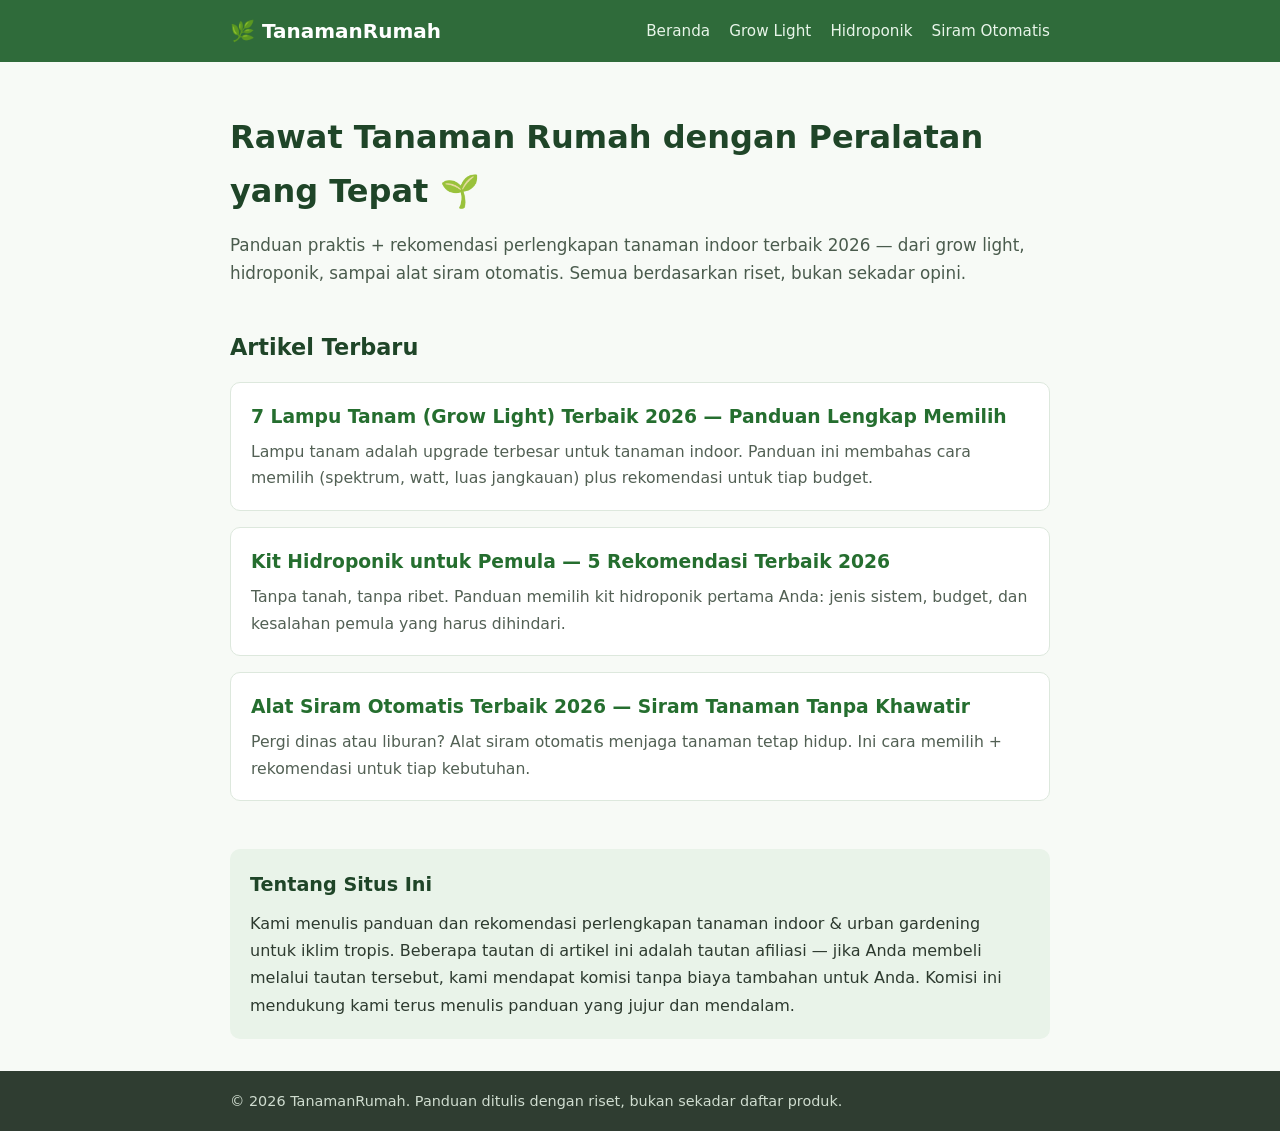
==== index.html @ 8b7bfa85 "Deploy situs TanamanRumah via API (3 artikel + link affiliate)" ====
<!DOCTYPE html>
<html lang="id">
<head>
<meta charset="UTF-8">
<meta name="viewport" content="width=device-width, initial-scale=1.0">
<title>Tanaman Rumah — Panduan & Rekomendasi Perlengkapan Tanaman Indoor</title>
<meta name="description" content="Panduan merawat tanaman indoor, urban gardening, dan rekomendasi perlengkapan terbaik: grow light, hidroponik, pot, media tanam, dan alat siram otomatis.">
<link rel="stylesheet" href="css/style.css">
</head>
<body>
<header>
  <div class="container header-inner">
    <a href="index.html" class="logo">🌿 TanamanRumah</a>
    <nav>
      <a href="index.html">Beranda</a>
      <a href="artikel/lampu-tanam-terbaik-2026.html">Grow Light</a>
      <a href="artikel/kit-hidroponik-pemula.html">Hidroponik</a>
      <a href="artikel/alat-siram-otomatis.html">Siram Otomatis</a>
    </nav>
  </div>
</header>

<main class="container">
  <section class="hero">
    <h1>Rawat Tanaman Rumah dengan Peralatan yang Tepat 🌱</h1>
    <p>Panduan praktis + rekomendasi perlengkapan tanaman indoor terbaik 2026 — dari grow light, hidroponik, sampai alat siram otomatis. Semua berdasarkan riset, bukan sekadar opini.</p>
  </section>

  <section class="artikel-list">
    <h2>Artikel Terbaru</h2>

    <article class="kartu">
      <h3><a href="artikel/lampu-tanam-terbaik-2026.html">7 Lampu Tanam (Grow Light) Terbaik 2026 — Panduan Lengkap Memilih</a></h3>
      <p>Lampu tanam adalah upgrade terbesar untuk tanaman indoor. Panduan ini membahas cara memilih (spektrum, watt, luas jangkauan) plus rekomendasi untuk tiap budget.</p>
    </article>

    <article class="kartu">
      <h3><a href="artikel/kit-hidroponik-pemula.html">Kit Hidroponik untuk Pemula — 5 Rekomendasi Terbaik 2026</a></h3>
      <p>Tanpa tanah, tanpa ribet. Panduan memilih kit hidroponik pertama Anda: jenis sistem, budget, dan kesalahan pemula yang harus dihindari.</p>
    </article>

    <article class="kartu">
      <h3><a href="artikel/alat-siram-otomatis.html">Alat Siram Otomatis Terbaik 2026 — Siram Tanaman Tanpa Khawatir</a></h3>
      <p>Pergi dinas atau liburan? Alat siram otomatis menjaga tanaman tetap hidup. Ini cara memilih + rekomendasi untuk tiap kebutuhan.</p>
    </article>
  </section>

  <section class="tentang">
    <h2>Tentang Situs Ini</h2>
    <p>Kami menulis panduan dan rekomendasi perlengkapan tanaman indoor & urban gardening untuk iklim tropis. Beberapa tautan di artikel ini adalah tautan afiliasi — jika Anda membeli melalui tautan tersebut, kami mendapat komisi tanpa biaya tambahan untuk Anda. Komisi ini mendukung kami terus menulis panduan yang jujur dan mendalam.</p>
  </section>
</main>

<footer>
  <div class="container">
    <p>© 2026 TanamanRumah. Panduan ditulis dengan riset, bukan sekadar daftar produk.</p>
  </div>
</footer>
</body>
</html>
---- css/style.css ----
/* TanamanRumah — tema sederhana, mobile-first */
* { margin: 0; padding: 0; box-sizing: border-box; }
body {
  font-family: 'Segoe UI', system-ui, -apple-system, sans-serif;
  line-height: 1.7;
  color: #2d3a2f;
  background: #f7faf6;
}
.container { max-width: 860px; margin: 0 auto; padding: 0 20px; }

header { background: #2f6b3a; color: #fff; padding: 14px 0; position: sticky; top: 0; z-index: 10; }
.header-inner { display: flex; justify-content: space-between; align-items: center; flex-wrap: wrap; gap: 8px; }
.logo { color: #fff; font-weight: 700; font-size: 1.25rem; text-decoration: none; }
nav a { color: #e8f5e9; text-decoration: none; margin-left: 14px; font-size: 0.95rem; }
nav a:hover { text-decoration: underline; }

.hero { padding: 48px 0 28px; }
.hero h1 { font-size: 2rem; margin-bottom: 12px; color: #1f4528; }
.hero p { font-size: 1.05rem; color: #4a5b4d; }

.artikel-list { padding: 12px 0 32px; }
.artikel-list h2 { font-size: 1.4rem; margin-bottom: 16px; color: #1f4528; }
.kartu {
  background: #fff; border: 1px solid #dde8dd; border-radius: 10px;
  padding: 18px 20px; margin-bottom: 16px;
}
.kartu h3 { margin-bottom: 6px; }
.kartu h3 a { color: #256e2f; text-decoration: none; }
.kartu h3 a:hover { text-decoration: underline; }
.kartu p { color: #526054; font-size: 0.98rem; }

.tentang { background: #e9f3e9; border-radius: 10px; padding: 20px; margin-bottom: 32px; }
.tentang h2 { font-size: 1.2rem; color: #1f4528; margin-bottom: 8px; }

article.post h1 { font-size: 1.7rem; margin: 28px 0 10px; color: #1f4528; }
article.post .meta { color: #7a8b7d; font-size: 0.9rem; margin-bottom: 20px; }
article.post h2 { font-size: 1.3rem; margin: 26px 0 10px; color: #256e2f; }
article.post h3 { font-size: 1.1rem; margin: 20px 0 8px; color: #2d3a2f; }
article.post p { margin-bottom: 14px; }
article.post ul, article.post ol { margin: 0 0 14px 24px; }
article.post li { margin-bottom: 6px; }
article.post img { max-width: 100%; border-radius: 8px; }
article.post table { width: 100%; border-collapse: collapse; margin: 14px 0; font-size: 0.95rem; }
article.post th, article.post td { border: 1px solid #dde8dd; padding: 8px 10px; text-align: left; }
article.post th { background: #e9f3e9; }

.cta {
  background: #e9f3e9; border-left: 4px solid #2f6b3a; border-radius: 8px;
  padding: 16px 18px; margin: 22px 0;
}
.cta a { color: #256e2f; font-weight: 600; }

.afiliasi-disclaimer { font-size: 0.85rem; color: #7a8b7d; border-top: 1px solid #dde8dd; padding-top: 14px; margin-top: 30px; }

footer { background: #2f3d31; color: #cfdccf; padding: 18px 0; margin-top: 30px; font-size: 0.9rem; }
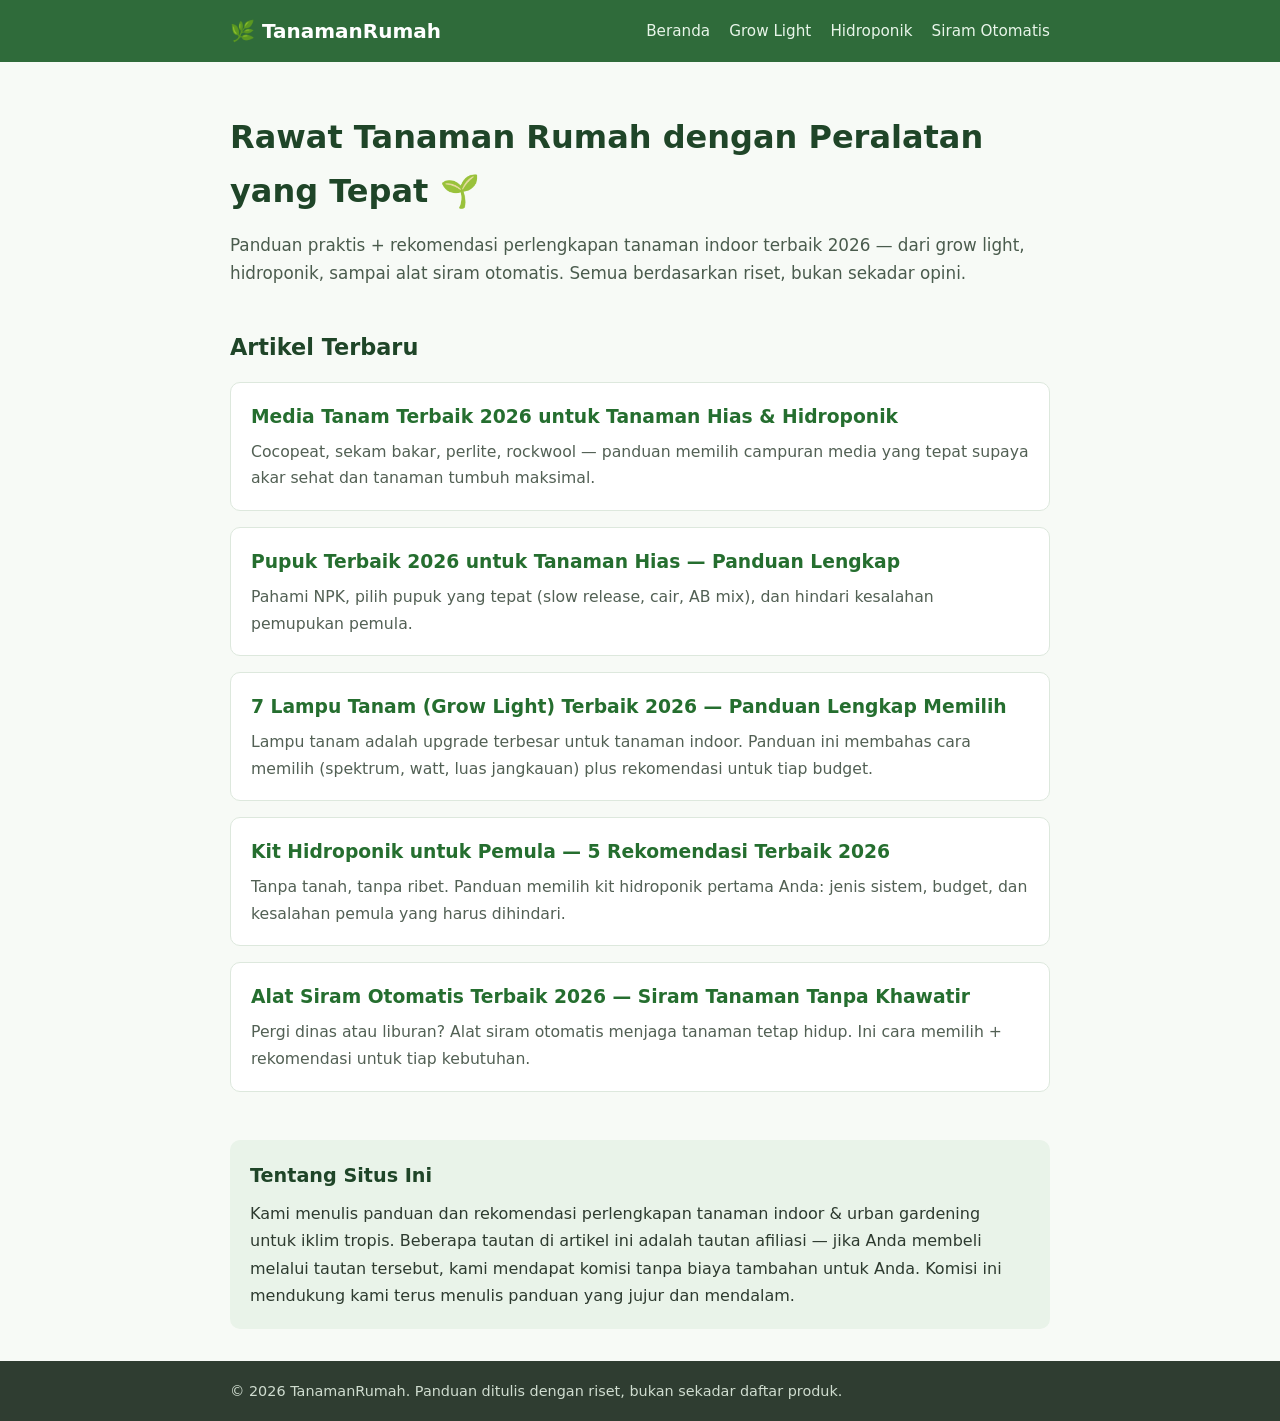
==== commit 7fef60af: "Update situs (cron/otomatis)" ====
--- a/index.html
+++ b/index.html
@@ -30,6 +30,16 @@
     <h2>Artikel Terbaru</h2>
 
     <article class="kartu">
+      <h3><a href="artikel/media-tanam-terbaik-2026.html">Media Tanam Terbaik 2026 untuk Tanaman Hias & Hidroponik</a></h3>
+      <p>Cocopeat, sekam bakar, perlite, rockwool — panduan memilih campuran media yang tepat supaya akar sehat dan tanaman tumbuh maksimal.</p>
+    </article>
+
+    <article class="kartu">
+      <h3><a href="artikel/pupuk-tanaman-terbaik-2026.html">Pupuk Terbaik 2026 untuk Tanaman Hias — Panduan Lengkap</a></h3>
+      <p>Pahami NPK, pilih pupuk yang tepat (slow release, cair, AB mix), dan hindari kesalahan pemupukan pemula.</p>
+    </article>
+
+    <article class="kartu">
       <h3><a href="artikel/lampu-tanam-terbaik-2026.html">7 Lampu Tanam (Grow Light) Terbaik 2026 — Panduan Lengkap Memilih</a></h3>
       <p>Lampu tanam adalah upgrade terbesar untuk tanaman indoor. Panduan ini membahas cara memilih (spektrum, watt, luas jangkauan) plus rekomendasi untuk tiap budget.</p>
     </article>
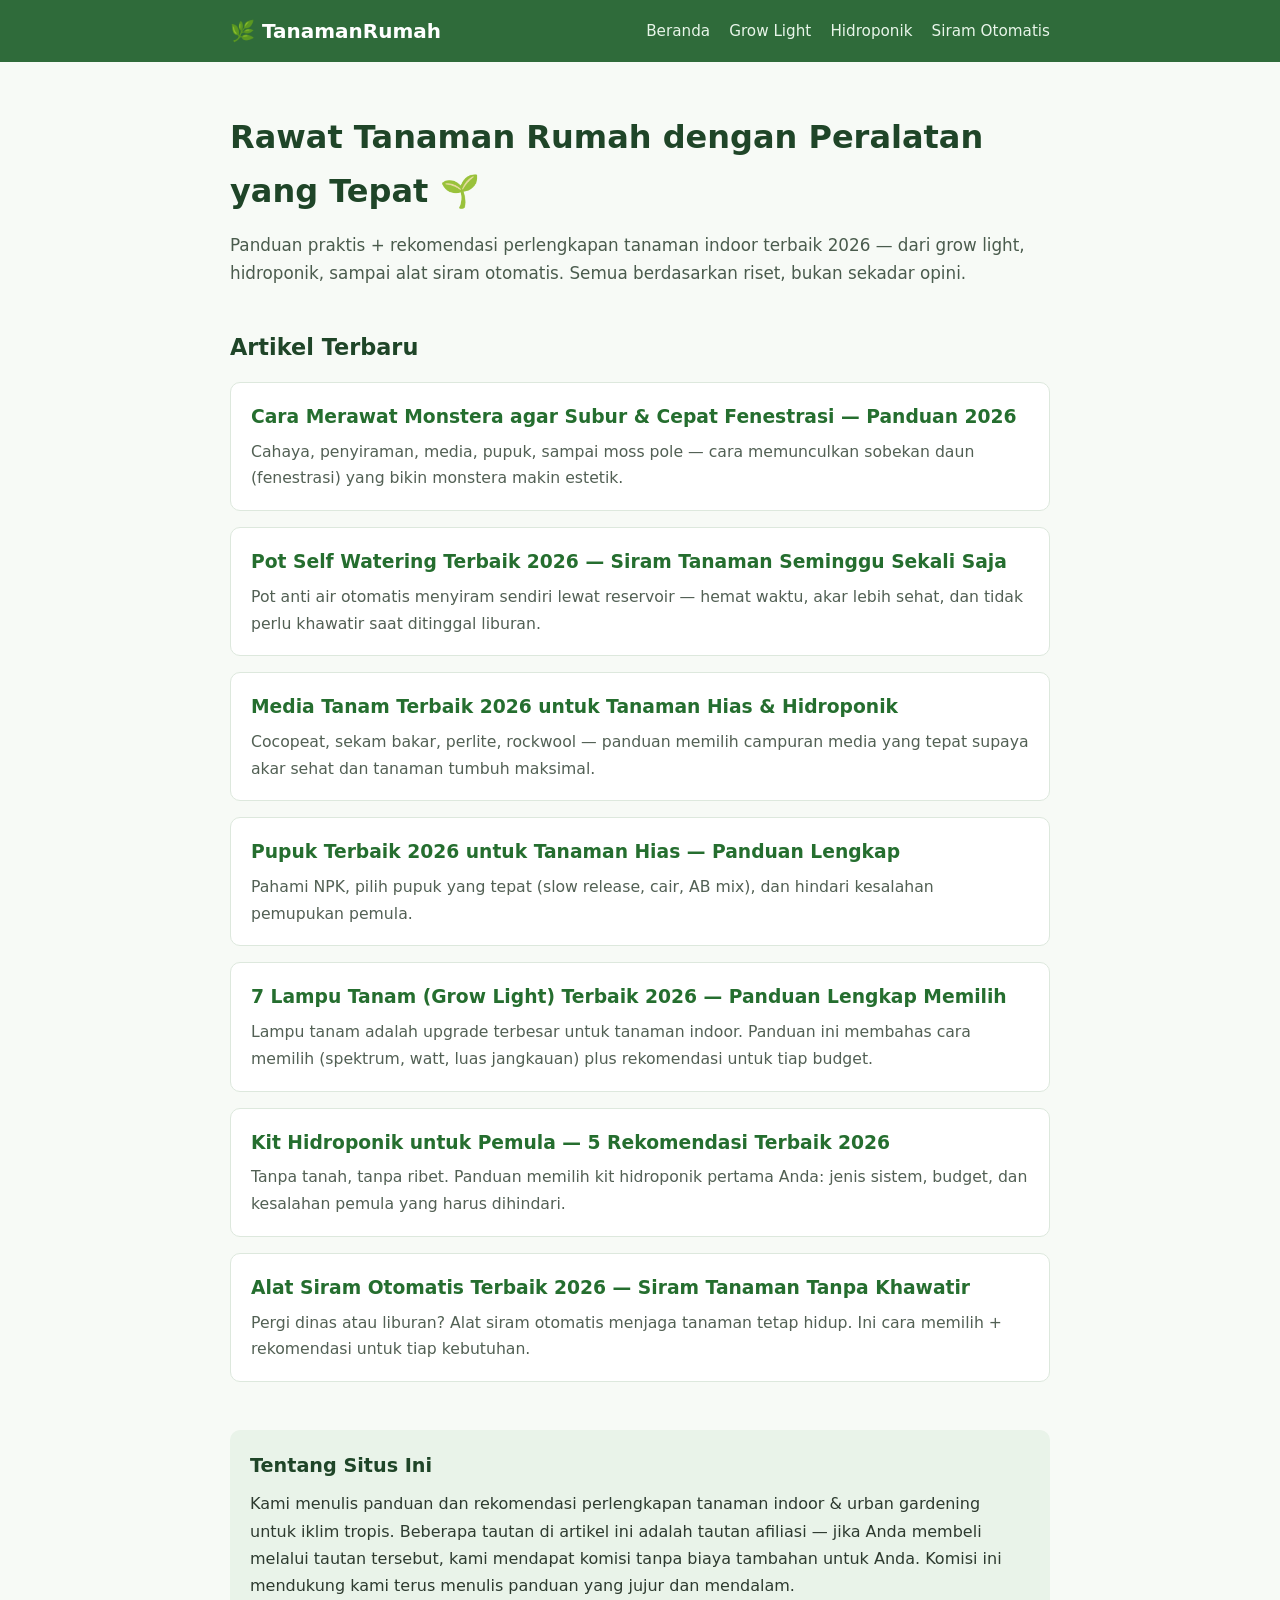
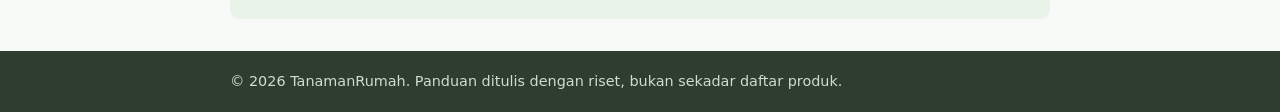
==== commit 81a2aeb2: "Update situs (cron/otomatis)" ====
--- a/index.html
+++ b/index.html
@@ -28,6 +28,16 @@
 
   <section class="artikel-list">
     <h2>Artikel Terbaru</h2>
+
+    <article class="kartu">
+      <h3><a href="artikel/cara-merawat-monstera-2026.html">Cara Merawat Monstera agar Subur & Cepat Fenestrasi — Panduan 2026</a></h3>
+      <p>Cahaya, penyiraman, media, pupuk, sampai moss pole — cara memunculkan sobekan daun (fenestrasi) yang bikin monstera makin estetik.</p>
+    </article>
+
+    <article class="kartu">
+      <h3><a href="artikel/pot-self-watering-terbaik-2026.html">Pot Self Watering Terbaik 2026 — Siram Tanaman Seminggu Sekali Saja</a></h3>
+      <p>Pot anti air otomatis menyiram sendiri lewat reservoir — hemat waktu, akar lebih sehat, dan tidak perlu khawatir saat ditinggal liburan.</p>
+    </article>
 
     <article class="kartu">
       <h3><a href="artikel/media-tanam-terbaik-2026.html">Media Tanam Terbaik 2026 untuk Tanaman Hias & Hidroponik</a></h3>
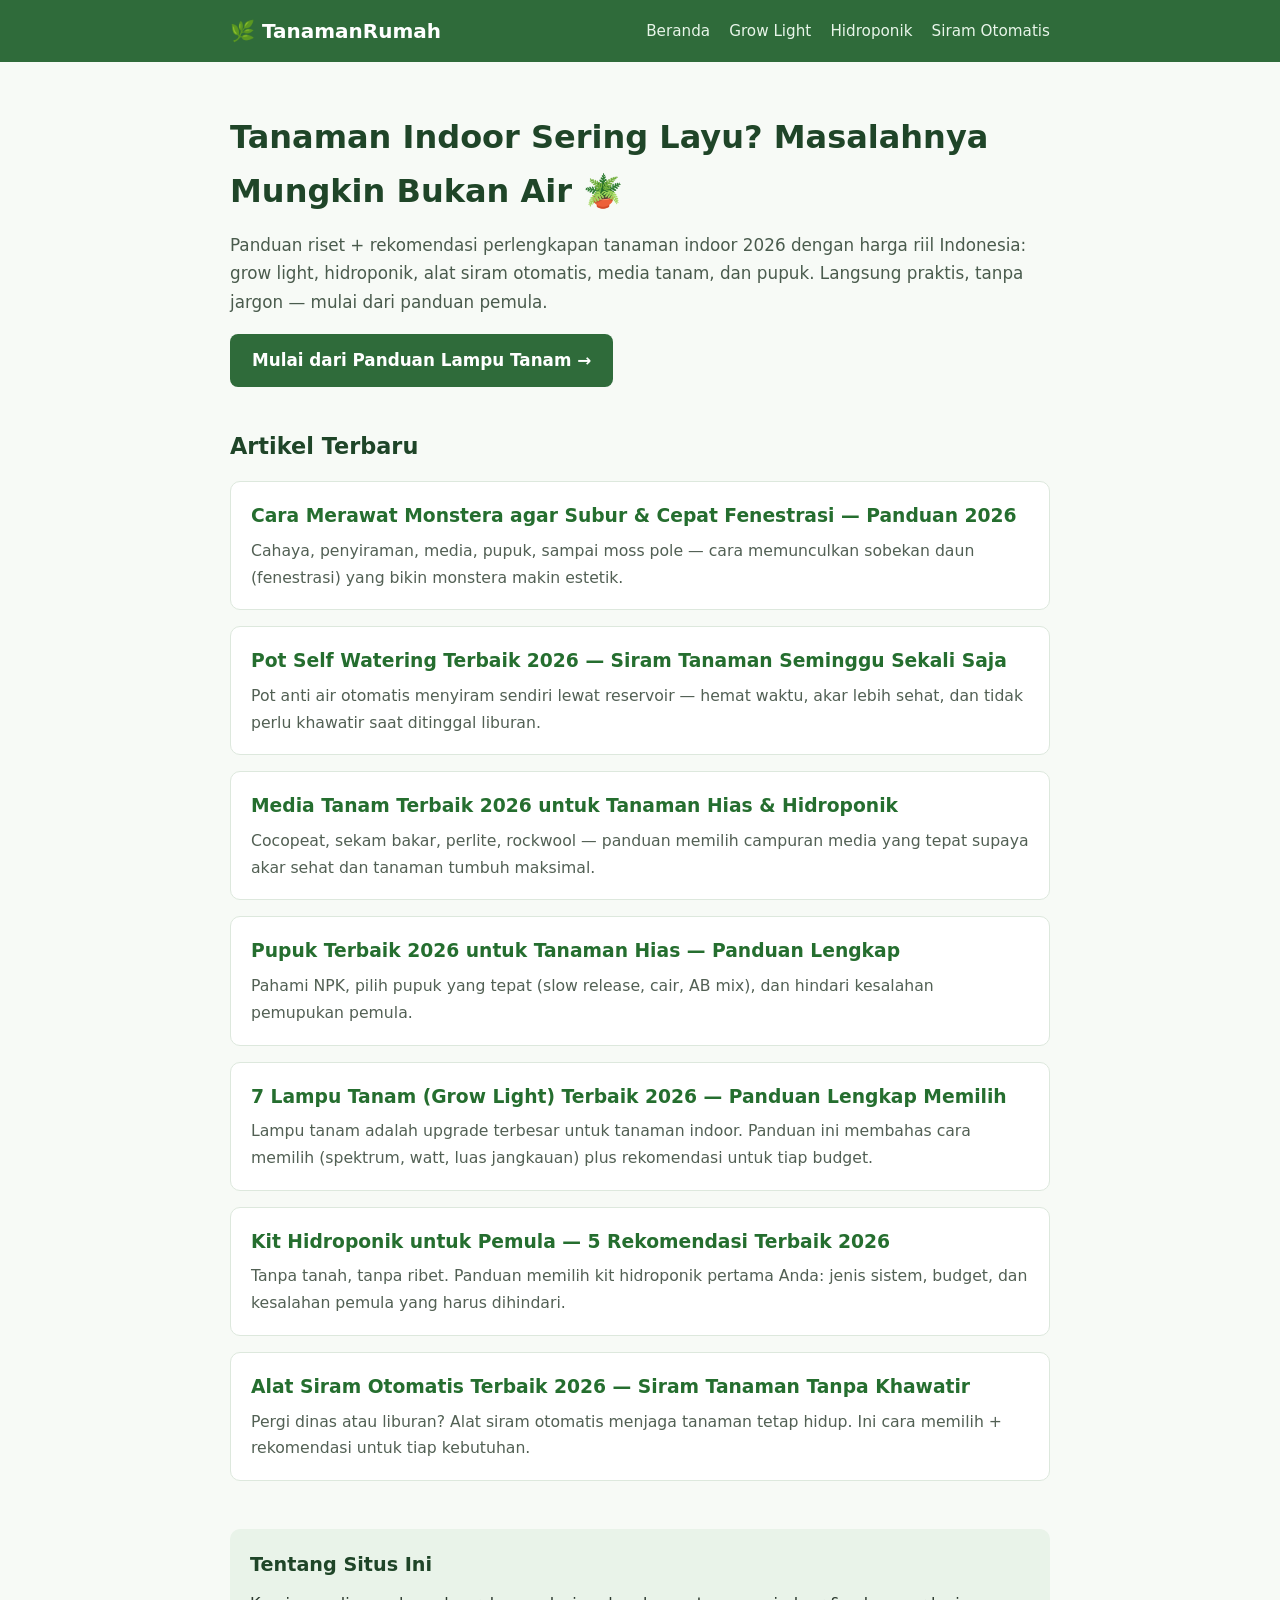
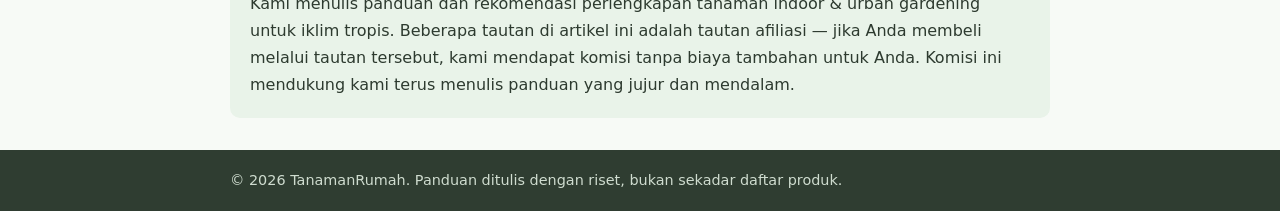
==== commit 150a035d: "Update situs (cron/otomatis)" ====
--- a/index.html
+++ b/index.html
@@ -4,7 +4,7 @@
 <meta charset="UTF-8">
 <meta name="viewport" content="width=device-width, initial-scale=1.0">
 <title>Tanaman Rumah — Panduan & Rekomendasi Perlengkapan Tanaman Indoor</title>
-<meta name="description" content="Panduan merawat tanaman indoor, urban gardening, dan rekomendasi perlengkapan terbaik: grow light, hidroponik, pot, media tanam, dan alat siram otomatis.">
+<meta name="description" content="Tanaman layu? Panduan riset perlengkapan tanaman indoor 2026: grow light, hidroponik, alat siram otomatis, media tanam & pupuk dengan harga riil Indonesia.">
 <link rel="stylesheet" href="css/style.css">
 </head>
 <body>
@@ -22,8 +22,9 @@
 
 <main class="container">
   <section class="hero">
-    <h1>Rawat Tanaman Rumah dengan Peralatan yang Tepat 🌱</h1>
-    <p>Panduan praktis + rekomendasi perlengkapan tanaman indoor terbaik 2026 — dari grow light, hidroponik, sampai alat siram otomatis. Semua berdasarkan riset, bukan sekadar opini.</p>
+    <h1>Tanaman Indoor Sering Layu? Masalahnya Mungkin Bukan Air 🪴</h1>
+    <p>Panduan riset + rekomendasi perlengkapan tanaman indoor 2026 dengan harga riil Indonesia: grow light, hidroponik, alat siram otomatis, media tanam, dan pupuk. Langsung praktis, tanpa jargon — mulai dari panduan pemula.</p>
+    <p class="hero-cta"><a class="btn" href="artikel/lampu-tanam-terbaik-2026.html">Mulai dari Panduan Lampu Tanam →</a></p>
   </section>
 
   <section class="artikel-list">
--- a/css/style.css
+++ b/css/style.css
@@ -17,6 +17,12 @@
 .hero { padding: 48px 0 28px; }
 .hero h1 { font-size: 2rem; margin-bottom: 12px; color: #1f4528; }
 .hero p { font-size: 1.05rem; color: #4a5b4d; }
+.hero-cta { margin-top: 18px; }
+.btn {
+  display: inline-block; background: #2f6b3a; color: #fff; text-decoration: none;
+  padding: 12px 22px; border-radius: 8px; font-weight: 600;
+}
+.btn:hover { background: #256e2f; }
 
 .artikel-list { padding: 12px 0 32px; }
 .artikel-list h2 { font-size: 1.4rem; margin-bottom: 16px; color: #1f4528; }
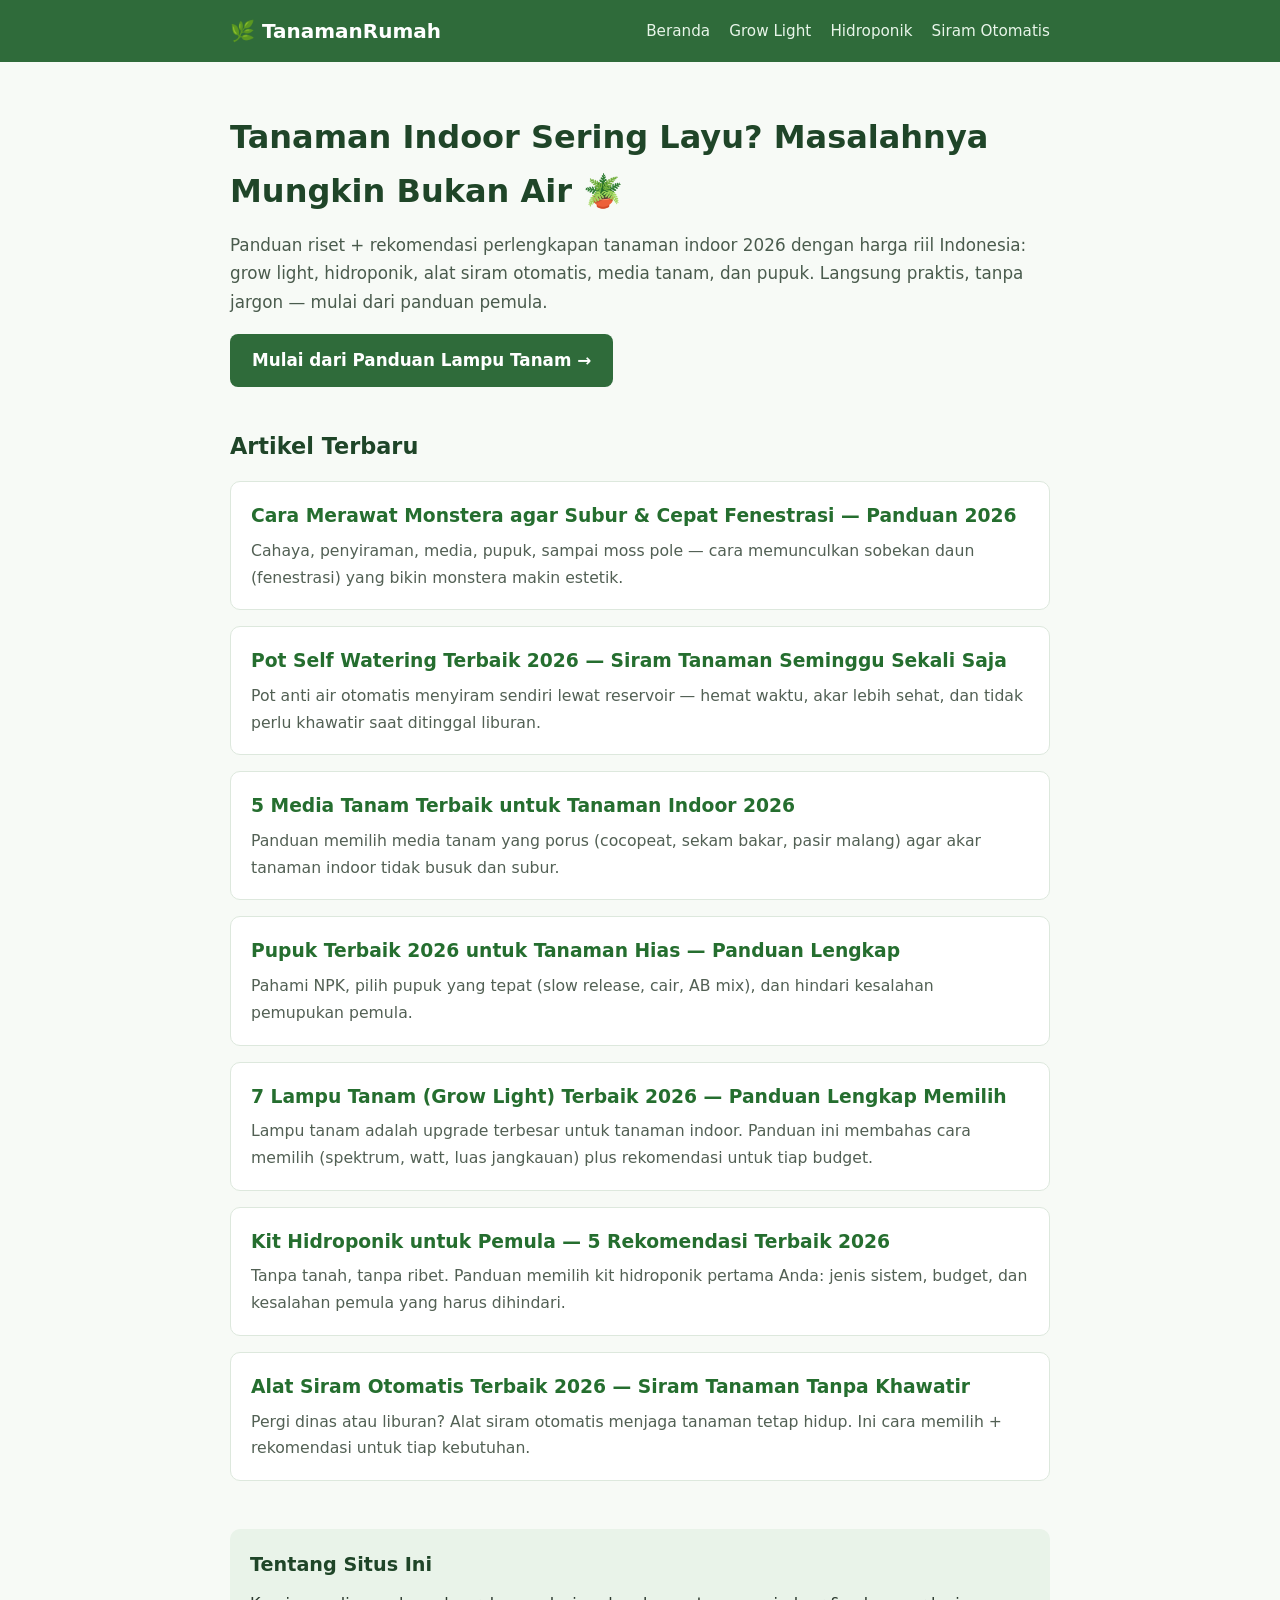
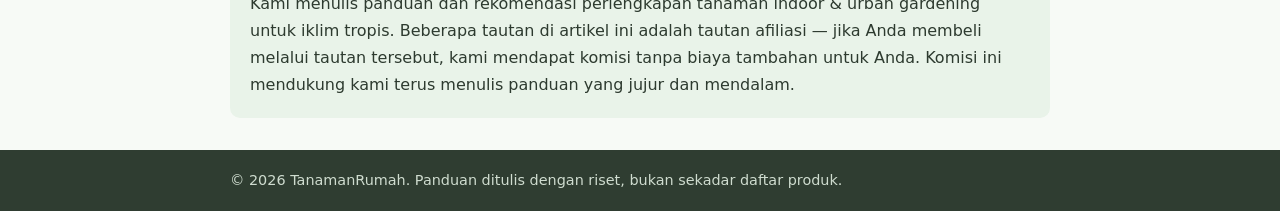
==== commit 63c3dea7: "Update situs (cron/otomatis)" ====
--- a/index.html
+++ b/index.html
@@ -41,8 +41,8 @@
     </article>
 
     <article class="kartu">
-      <h3><a href="artikel/media-tanam-terbaik-2026.html">Media Tanam Terbaik 2026 untuk Tanaman Hias & Hidroponik</a></h3>
-      <p>Cocopeat, sekam bakar, perlite, rockwool — panduan memilih campuran media yang tepat supaya akar sehat dan tanaman tumbuh maksimal.</p>
+      <h3><a href="artikel/media-tanam-terbaik-2026.html">5 Media Tanam Terbaik untuk Tanaman Indoor 2026</a></h3>
+      <p>Panduan memilih media tanam yang porus (cocopeat, sekam bakar, pasir malang) agar akar tanaman indoor tidak busuk dan subur.</p>
     </article>
 
     <article class="kartu">
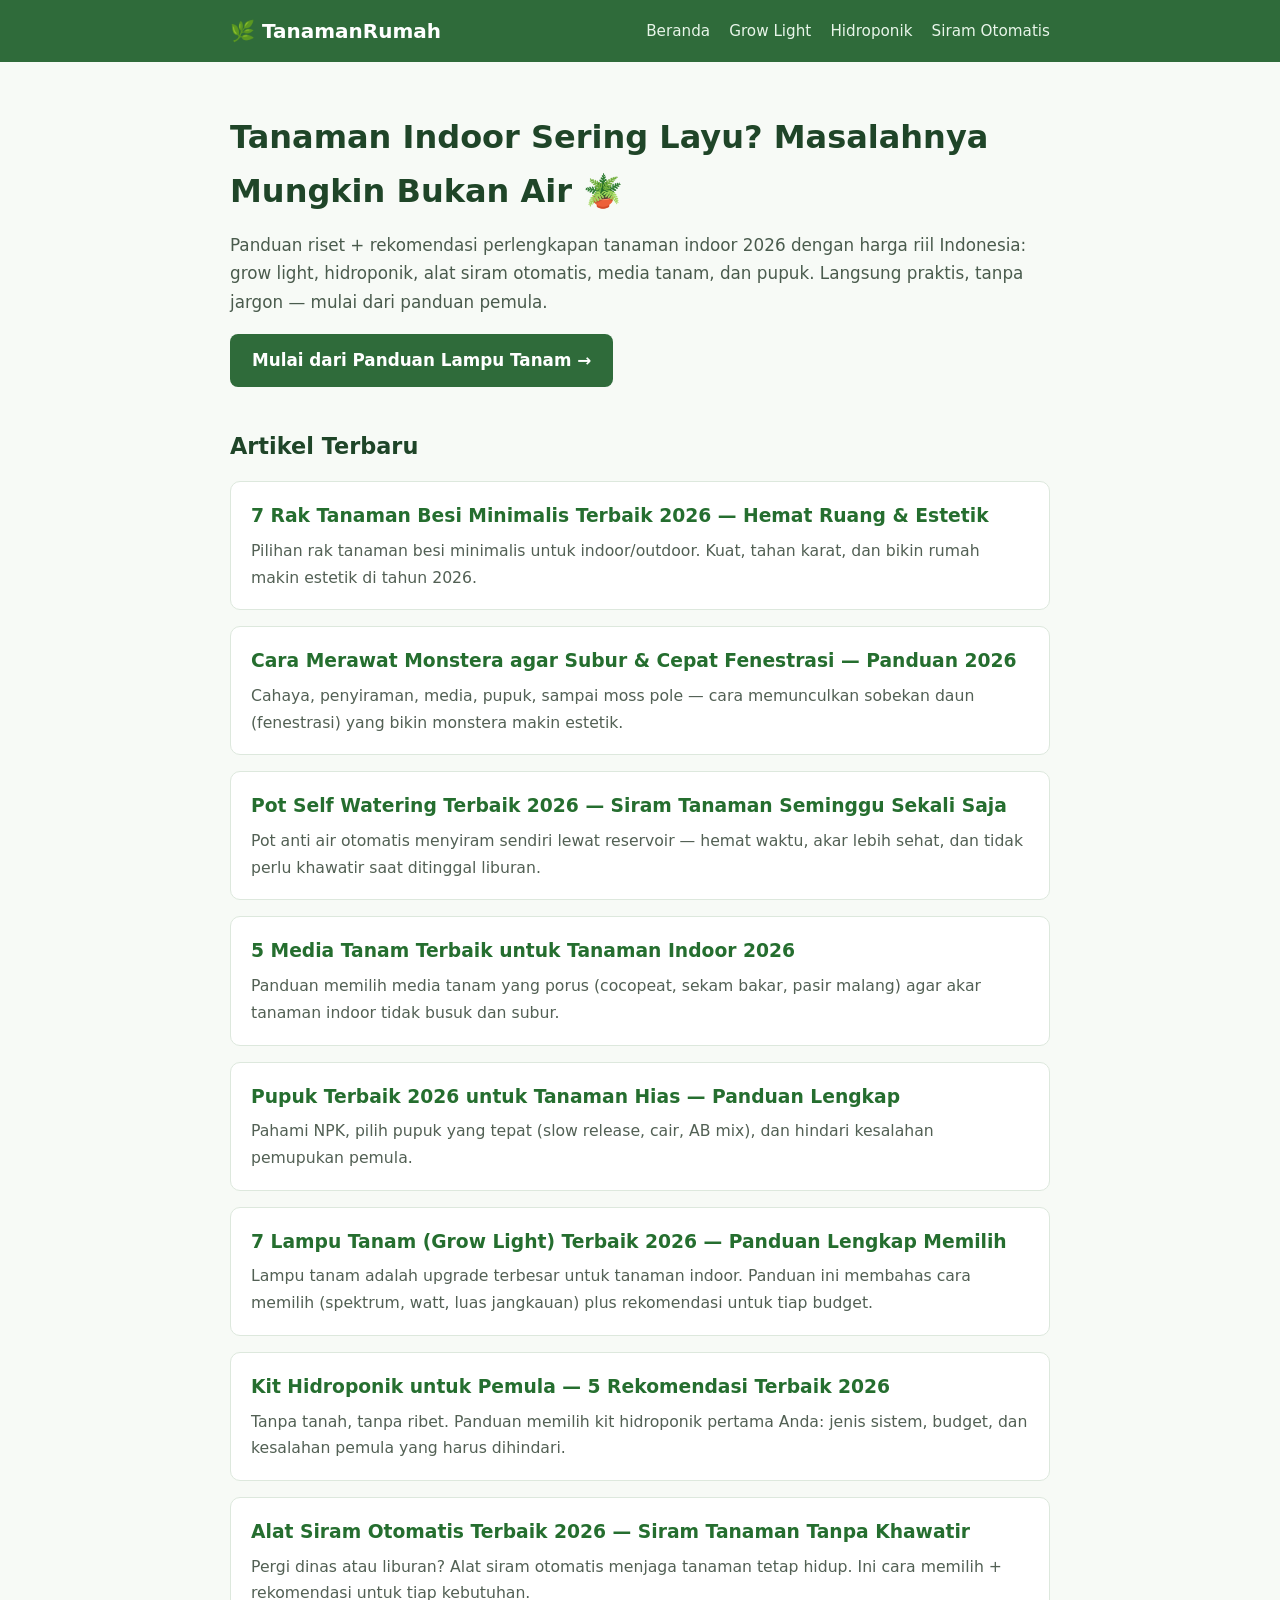
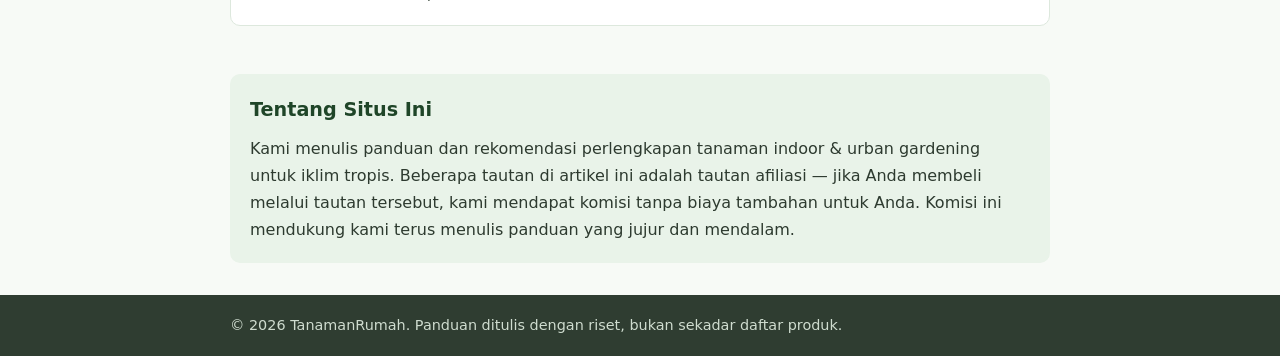
==== commit aa3fa8ae: "Update situs (cron/otomatis)" ====
--- a/index.html
+++ b/index.html
@@ -29,6 +29,11 @@
 
   <section class="artikel-list">
     <h2>Artikel Terbaru</h2>
+
+    <article class="kartu">
+      <h3><a href="artikel/rak-tanaman-besi-minimalis.html">7 Rak Tanaman Besi Minimalis Terbaik 2026 — Hemat Ruang & Estetik</a></h3>
+      <p>Pilihan rak tanaman besi minimalis untuk indoor/outdoor. Kuat, tahan karat, dan bikin rumah makin estetik di tahun 2026.</p>
+    </article>
 
     <article class="kartu">
       <h3><a href="artikel/cara-merawat-monstera-2026.html">Cara Merawat Monstera agar Subur & Cepat Fenestrasi — Panduan 2026</a></h3>
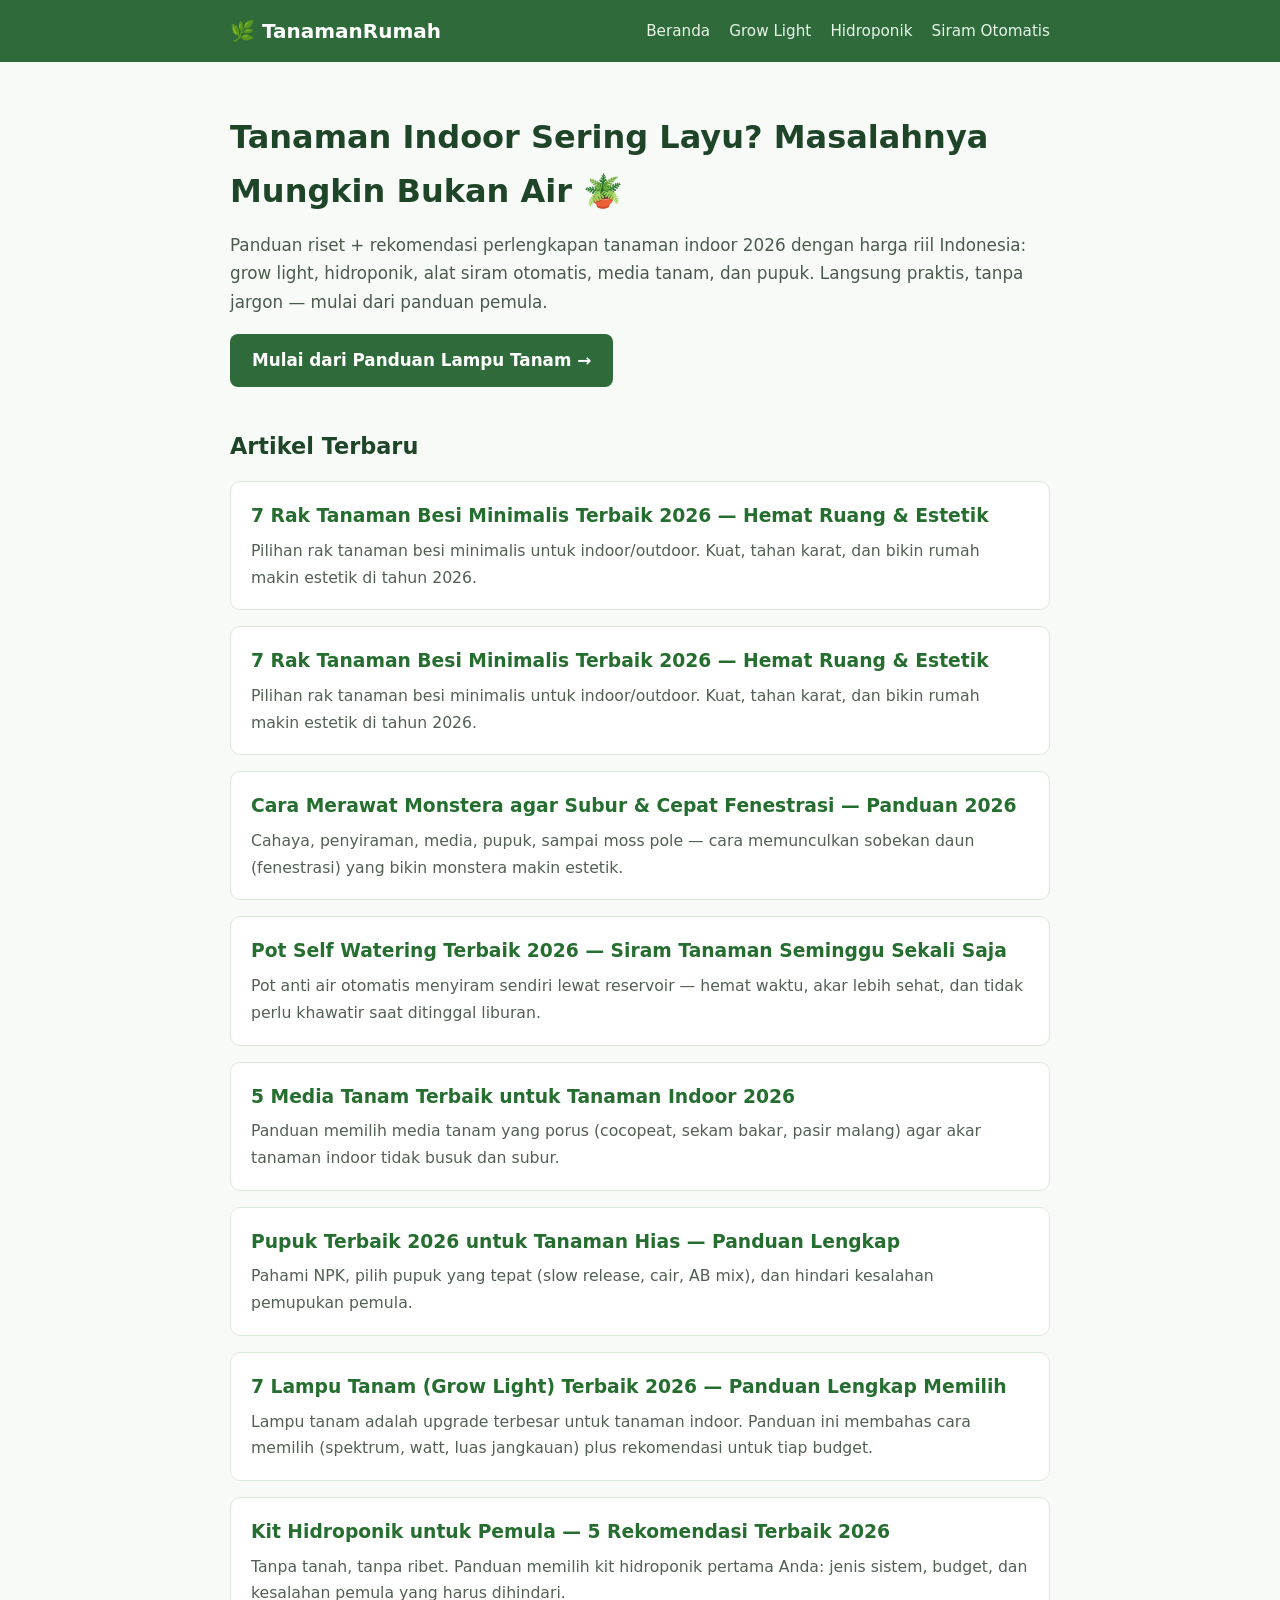
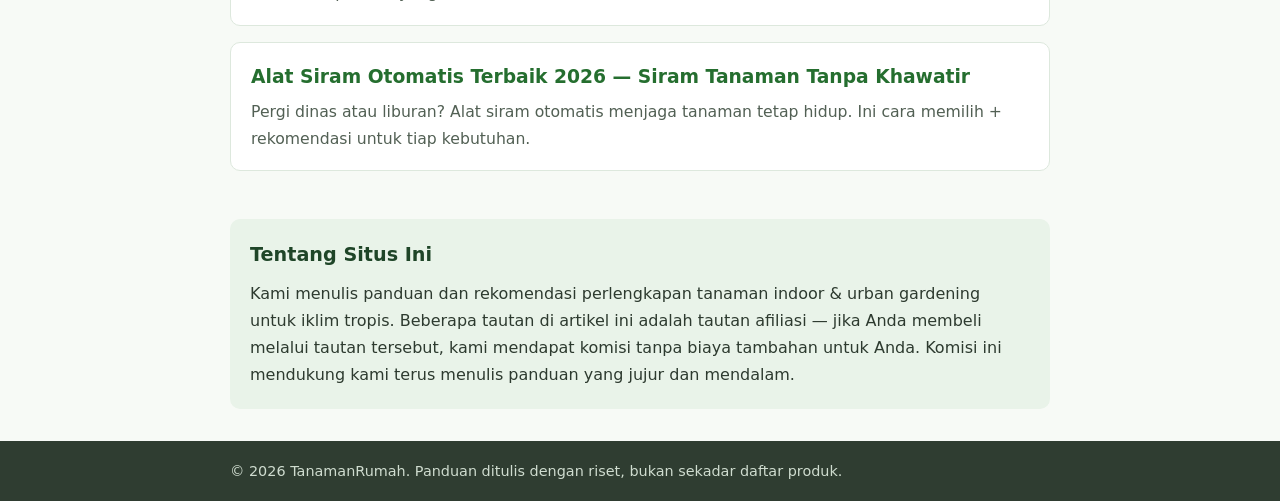
==== commit cc35bf95: "Update situs (cron/otomatis)" ====
--- a/index.html
+++ b/index.html
@@ -29,6 +29,11 @@
 
   <section class="artikel-list">
     <h2>Artikel Terbaru</h2>
+
+    <article class="kartu">
+      <h3><a href="artikel/rak-tanaman-besi-minimalis-2026.html">7 Rak Tanaman Besi Minimalis Terbaik 2026 — Hemat Ruang & Estetik</a></h3>
+      <p>Pilihan rak tanaman besi minimalis untuk indoor/outdoor. Kuat, tahan karat, dan bikin rumah makin estetik di tahun 2026.</p>
+    </article>
 
     <article class="kartu">
       <h3><a href="artikel/rak-tanaman-besi-minimalis.html">7 Rak Tanaman Besi Minimalis Terbaik 2026 — Hemat Ruang & Estetik</a></h3>
